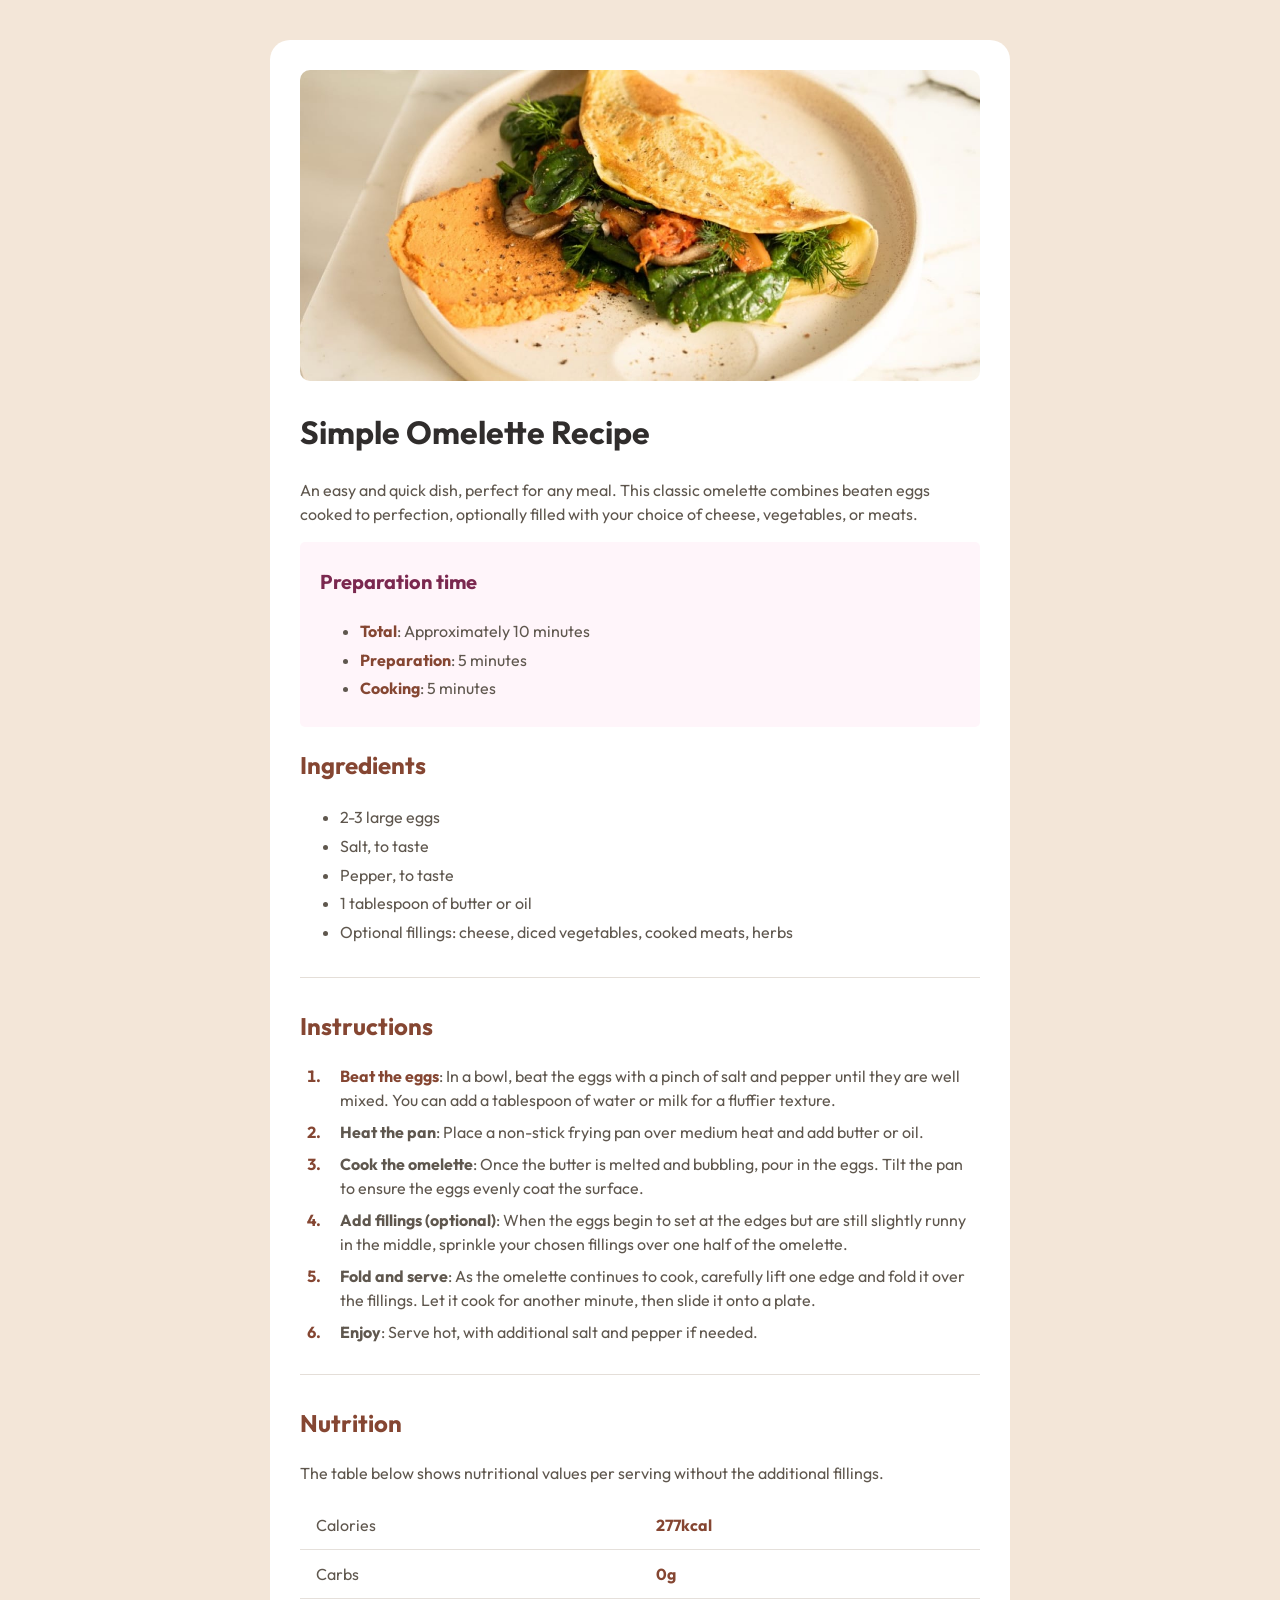
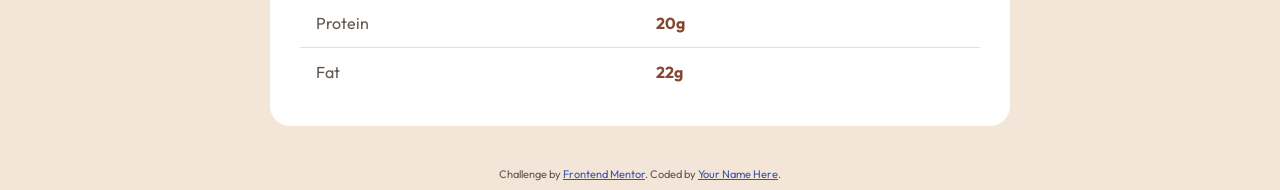
==== recipe-page-main/index.html @ 871008a3 "Add recipe-page-main code." ====
<!DOCTYPE html>
<html lang="en">
<head>
  <meta charset="UTF-8">
  <meta name="viewport" content="width=device-width, initial-scale=1.0"> <!-- displays site properly based on user's device -->

  <link rel="icon" type="image/png" sizes="32x32" href="./assets/images/favicon-32x32.png">
  <link rel="stylesheet" type="text/css" href="./index.css">
  
  <title>Frontend Mentor | Recipe page</title>


</head>
<body>
  <main>
    <img id="omelette-img" src="./assets/images/image-omelette.jpeg"/>

    <h1>Simple Omelette Recipe</h1>

    <p>An easy and quick dish, perfect for any meal. This classic omelette combines beaten eggs cooked 
  to perfection, optionally filled with your choice of cheese, vegetables, or meats.</p>

  <div id="preparation-time">
    
    <h3>Preparation time</h3>

    <ul>
      <li><strong>Total</strong>: Approximately 10 minutes</li>
      <li><strong>Preparation</strong>: 5 minutes</li>
      <li><strong>Cooking</strong>: 5 minutes</li>
    </ul>
  </div>

  <h2>Ingredients</h2>
  <ul>
  <li>2-3 large eggs</li> 
  <li>Salt, to taste</li>
  <li>Pepper, to taste</li>
  <li>1 tablespoon of butter or oil</li>
  <li>Optional fillings: cheese, diced vegetables, cooked meats, herbs</li>
  </ul>

  <hr>
  
  <h2>Instructions</h2>
  <ol>
  <li><strong>Beat the eggs</strong>: In a bowl, beat the eggs with a pinch of salt and pepper until they are well mixed. 
  You can add a tablespoon of water or milk for a fluffier texture.</li>

  <li><b>Heat the pan</b>: Place a non-stick frying pan over medium heat and add butter or oil.</li>

  <li><b>Cook the omelette</b>: Once the butter is melted and bubbling, pour in the eggs. Tilt the pan to ensure 
  the eggs evenly coat the surface.</li>

  <li><b>Add fillings (optional)</b>: When the eggs begin to set at the edges but are still slightly runny in the 
  middle, sprinkle your chosen fillings over one half of the omelette.</li>

  <li><b>Fold and serve</b>: As the omelette continues to cook, carefully lift one edge and fold it over the 
  fillings. Let it cook for another minute, then slide it onto a plate.</li>

  <li><b>Enjoy</b>: Serve hot, with additional salt and pepper if needed.</li>
  </ol>

  <hr>

  <h2>Nutrition</h2>

  <p>The table below shows nutritional values per serving without the additional fillings.</p>

  <table class="nutrition-tbl">
  
  <tr>
  <td>Calories</td>
  <td><strong>277kcal</strong></td>
  </tr>
  <tr>
    <td>Carbs</td>
    <td><strong>0g</strong></td>
  </tr>
  <tr>
    <td>Protein</td>
    <td><strong>20g</strong></td>
  </tr>
  <tr>
    <td>Fat</td>
    <td><strong>22g</strong></td>
  </tr>
  </table>
  </main>
  
  <footer class="attribution">
    Challenge by <a href="https://www.frontendmentor.io?ref=challenge">Frontend Mentor</a>. 
    Coded by <a href="#">Your Name Here</a>.
  </footer>
</body>
</html>
---- recipe-page-main/index.css ----
@font-face {
  font-family: 'Outfit';
  src: url('./assets/fonts/outfit/Outfit-VariableFont_wght.ttf') format('truetype');
  font-weight: 100 900;
  font-style: normal;
}

* {
  box-sizing: border-box;
}

body {
    background-color: hsl(30, 54%, 90%);
    font-family: 'Outfit', sans-serif;
    font-weight: 400;
    line-height: 1.5;
    color: hsl(30, 10%, 34%);
}

h1 {
    color: hsl(24, 5%, 18%)
}

main {
    width: 100%;
    max-width: 740px;
    min-height: 100vh;
    margin: 40px auto;
    background-color: hsl(0, 0%, 100%);
    padding: 30px;
    border: none;
    border-radius: 20px;
}

h2 {
    font-family: inherit;
    color: hsl(14, 45%, 36%);
}

h3 {
    font-family: inherit;
    color: hsl(332, 51%, 32%);
    font-weight: 700;
    font-size: 1.25rem;
}

hr {
    border: none;
    border-top: 1px solid hsl(30, 18%, 87%); 
    margin: 30px 0;
}


ul, ol {
    font-family: inherit;
    line-height: 1.8rem;
}


li strong {
  color: hsl(14, 45%, 36%);
  font-weight: 700;
}

ol li::marker {
  font-weight: 700;
  color: hsl(14, 45%, 36%);
}

ol {
  padding-left: 24px;
}

ol li {
  padding-left: 16px;
  margin-bottom: 8px;
  line-height: 1.5;
}

#omelette-img {
    width: 100%;
    background-size: contain;
    border: none;
    border-radius: 10px;

}

#preparation-time {
    background-color: hsl(330, 100%, 98%);
    padding-left: 20px;
    padding-right: 20px;
    padding-top: 5px;
    padding-bottom: 8px;
    border: none;
    border-radius: 5px;
}


.nutrition-tbl {
  width: 100%;
  border-collapse: collapse;
}

.nutrition-tbl td {
  padding: 12px 16px; 
  border-bottom: 1px solid #e5e0db;
  font-size: 16px;
}

.nutrition-tbl td:first-child {
  color: #5f574e; 
  width: 50%;
}

.nutrition-tbl td:last-child {
  color: #854632;
  font-weight: 700;
  text-align: left;
}

.nutrition-tbl tr:last-child td {
  border-bottom: none;
}

footer {
    font-family: "Outfit" sans-serif;
}

.attribution { font-size: 0.6875rem; text-align: center; }
.attribution a { color: hsl(228, 45%, 44%); }
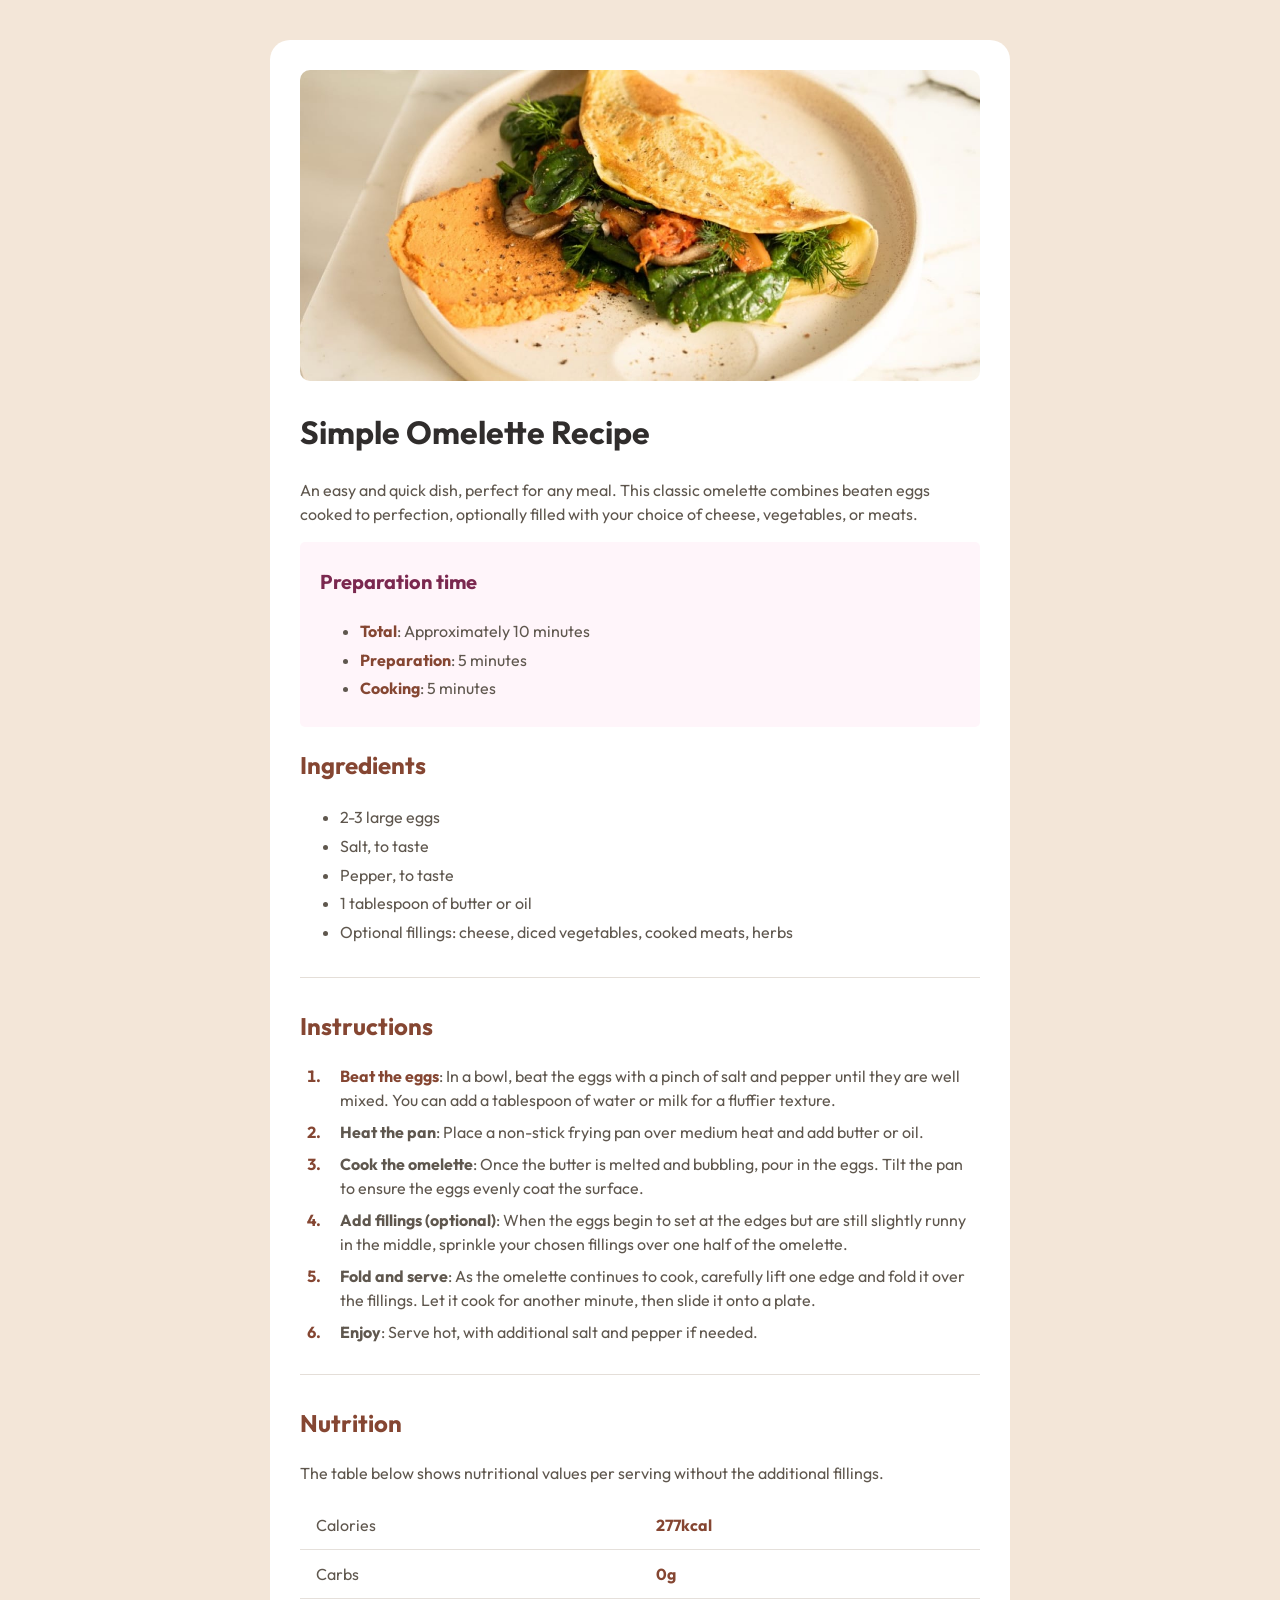
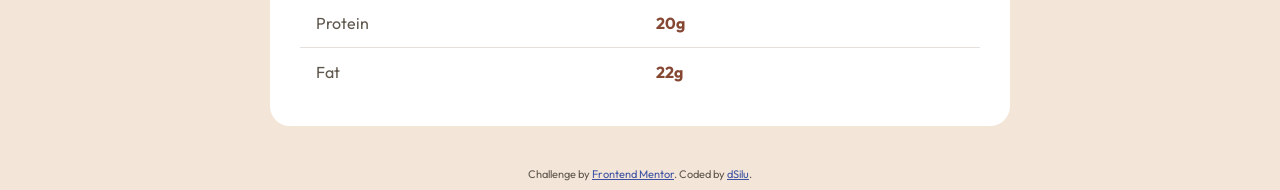
==== commit b0838446: "Update recipe-page-main project - update links in README.md. - update footer links in index.html." ====
--- a/recipe-page-main/index.html
+++ b/recipe-page-main/index.html
@@ -89,8 +89,8 @@
   </main>
   
   <footer class="attribution">
-    Challenge by <a href="https://www.frontendmentor.io?ref=challenge">Frontend Mentor</a>. 
-    Coded by <a href="#">Your Name Here</a>.
+    Challenge by <a href="https://www.frontendmentor.io/challenges/social-links-profile-UG32l9m6dQ" target="_blank">Frontend Mentor</a>. 
+    Coded by <a href="https://www.frontendmentor.io/profile/dSilu" target="_blank">dSilu</a>.
   </footer>
 </body>
 </html>
